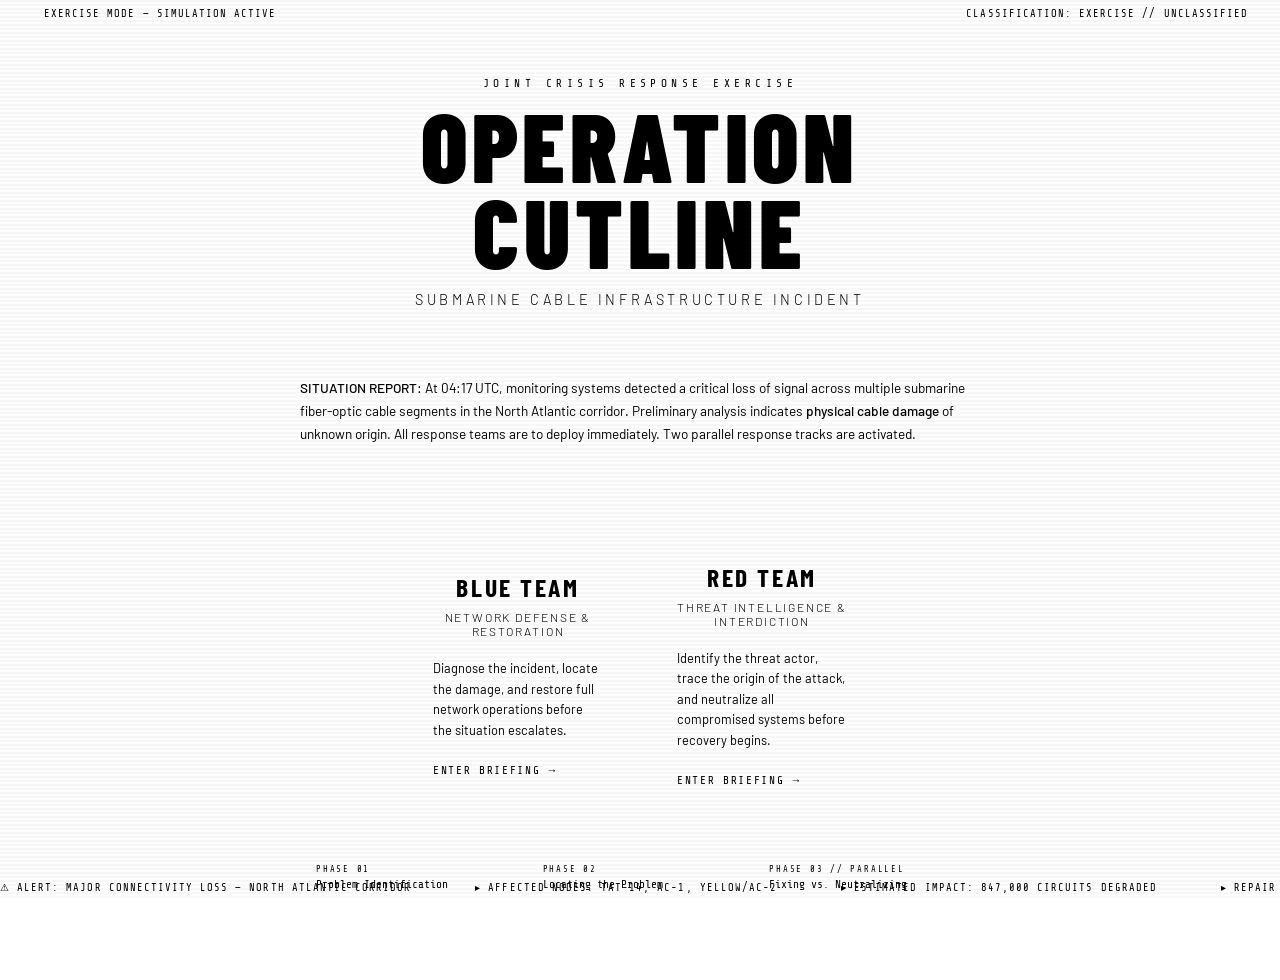
==== index.html @ ca0c412f "first try" ====
<!DOCTYPE html>
<html lang="en">
<head>
  <meta charset="UTF-8">
  <meta name="viewport" content="width=device-width, initial-scale=1.0">
  <title>OPERATION CUTLINE — Crisis Response Exercise</title>
  <link rel="preconnect" href="https://fonts.googleapis.com">
  <link href="https://fonts.googleapis.com/css2?family=Share+Tech+Mono&family=Barlow+Condensed:wght@300;400;600;700;900&family=Barlow:wght@300;400;500&display=swap" rel="stylesheet">
  <link rel="stylesheet" href="css/global.css">
  <style>
    body { background: var(--bg); overflow: hidden; }

    .scanline-overlay {
      position: fixed; inset: 0; pointer-events: none; z-index: 9999;
      background: repeating-linear-gradient(0deg, transparent, transparent 2px, rgba(0,0,0,0.03) 2px, rgba(0,0,0,0.03) 4px);
    }

    .main-container {
      display: flex; flex-direction: column; align-items: center; justify-content: center;
      min-height: 100vh; padding: 2rem; position: relative;
    }

    .grid-bg {
      position: fixed; inset: 0; pointer-events: none;
      background-image:
        linear-gradient(rgba(var(--accent-rgb), 0.04) 1px, transparent 1px),
        linear-gradient(90deg, rgba(var(--accent-rgb), 0.04) 1px, transparent 1px);
      background-size: 60px 60px;
      animation: gridShift 20s linear infinite;
    }
    @keyframes gridShift { from { background-position: 0 0; } to { background-position: 60px 60px; } }

    .corner { position: fixed; width: 60px; height: 60px; }
    .corner::before, .corner::after { content: ''; position: absolute; background: var(--accent); }
    .corner::before { width: 2px; height: 100%; }
    .corner::after { width: 100%; height: 2px; }
    .corner.tl { top: 20px; left: 20px; }
    .corner.tr { top: 20px; right: 20px; transform: scaleX(-1); }
    .corner.bl { bottom: 20px; left: 20px; transform: scaleY(-1); }
    .corner.br { bottom: 20px; right: 20px; transform: scale(-1); }

    .status-bar {
      position: fixed; top: 0; left: 0; right: 0;
      display: flex; justify-content: space-between; align-items: center;
      padding: 0.5rem 2rem; background: rgba(var(--bg-rgb), 0.9);
      border-bottom: 1px solid rgba(var(--accent-rgb), 0.2);
      font-family: 'Share Tech Mono', monospace; font-size: 0.65rem;
      color: var(--muted); letter-spacing: 0.1em; z-index: 100;
    }
    .status-dot { display: inline-block; width: 6px; height: 6px; border-radius: 50%; background: var(--green); margin-right: 6px; animation: blink 1.5s infinite; }
    @keyframes blink { 0%,100%{opacity:1} 50%{opacity:0.2} }

    .logo-block { text-align: center; margin-bottom: 3rem; }
    .op-label {
      font-family: 'Share Tech Mono', monospace; font-size: 0.7rem;
      letter-spacing: 0.4em; color: var(--accent); text-transform: uppercase;
      margin-bottom: 0.75rem; opacity: 0;
      animation: fadeUp 0.6s 0.2s forwards;
    }
    .main-title {
      font-family: 'Barlow Condensed', sans-serif; font-weight: 900;
      font-size: clamp(3rem, 8vw, 6rem); letter-spacing: 0.05em;
      color: var(--text); line-height: 0.9;
      text-transform: uppercase;
      opacity: 0; animation: fadeUp 0.6s 0.4s forwards;
    }
    .main-title span { color: var(--accent); }
    .subtitle {
      font-family: 'Barlow', sans-serif; font-weight: 300;
      font-size: 0.9rem; letter-spacing: 0.25em; color: var(--muted);
      margin-top: 1rem; text-transform: uppercase;
      opacity: 0; animation: fadeUp 0.6s 0.6s forwards;
    }

    @keyframes fadeUp { from { opacity:0; transform: translateY(20px); } to { opacity:1; transform: translateY(0); } }

    .brief-panel {
      background: rgba(var(--accent-rgb), 0.04);
      border: 1px solid rgba(var(--accent-rgb), 0.15);
      border-left: 3px solid var(--accent);
      padding: 1.25rem 1.75rem; max-width: 680px; width: 100%;
      margin-bottom: 2.5rem; font-family: 'Barlow', sans-serif;
      font-size: 0.85rem; line-height: 1.7; color: var(--muted);
      opacity: 0; animation: fadeUp 0.6s 0.8s forwards;
    }
    .brief-panel strong { color: var(--text); font-weight: 500; }

    .team-selection {
      display: flex; gap: 1.5rem; margin-bottom: 2rem;
      opacity: 0; animation: fadeUp 0.6s 1s forwards;
    }

    .team-btn {
      position: relative; padding: 0; border: none; background: none;
      cursor: pointer; width: 220px; overflow: hidden;
      transition: transform 0.2s;
    }
    .team-btn:hover { transform: translateY(-3px); }
    .team-btn:hover .team-card { border-color: var(--team-color); }
    .team-btn:hover .team-card::before { opacity: 1; }
    .team-btn:active { transform: translateY(0); }

    .team-card {
      border: 1px solid rgba(255,255,255,0.1);
      padding: 2rem 1.5rem;
      transition: border-color 0.3s;
      position: relative; overflow: hidden;
      background: var(--bg-card);
    }
    .team-card::before {
      content: '';
      position: absolute; inset: 0;
      background: linear-gradient(135deg, rgba(var(--team-rgb), 0.08), transparent);
      opacity: 0; transition: opacity 0.3s;
    }

    .team-card.blue { --team-color: var(--blue); --team-rgb: var(--blue-rgb); }
    .team-card.red  { --team-color: var(--red);  --team-rgb: var(--red-rgb); }

    .team-indicator {
      width: 40px; height: 3px;
      background: var(--team-color); margin-bottom: 1.25rem;
    }
    .team-name {
      font-family: 'Barlow Condensed', sans-serif; font-weight: 700;
      font-size: 1.6rem; letter-spacing: 0.1em; text-transform: uppercase;
      color: var(--text); margin-bottom: 0.5rem;
    }
    .team-name span { color: var(--team-color); }
    .team-role {
      font-family: 'Barlow', sans-serif; font-weight: 300;
      font-size: 0.75rem; letter-spacing: 0.15em; text-transform: uppercase;
      color: var(--muted); margin-bottom: 1.25rem;
    }
    .team-desc {
      font-family: 'Barlow', sans-serif; font-size: 0.8rem;
      line-height: 1.6; color: var(--muted); text-align: left;
    }
    .team-enter {
      display: flex; align-items: center; gap: 0.5rem;
      margin-top: 1.5rem; font-family: 'Share Tech Mono', monospace;
      font-size: 0.7rem; letter-spacing: 0.15em; color: var(--team-color);
      text-transform: uppercase;
    }
    .team-enter::after { content: '→'; transition: transform 0.2s; }
    .team-btn:hover .team-enter::after { transform: translateX(4px); }

    .mission-phases {
      display: flex; gap: 0; max-width: 680px; width: 100%;
      opacity: 0; animation: fadeUp 0.6s 1.2s forwards;
      border: 1px solid rgba(var(--accent-rgb), 0.1);
    }
    .phase {
      flex: 1; padding: 0.75rem 1rem;
      border-right: 1px solid rgba(var(--accent-rgb), 0.1);
      font-family: 'Share Tech Mono', monospace;
    }
    .phase:last-child { border-right: none; }
    .phase-num { font-size: 0.55rem; color: var(--accent); letter-spacing: 0.2em; margin-bottom: 0.25rem; }
    .phase-name { font-size: 0.7rem; color: var(--muted); }

    .alert-ticker {
      position: fixed; bottom: 0; left: 0; right: 0;
      background: rgba(var(--red-rgb), 0.1);
      border-top: 1px solid rgba(var(--red-rgb), 0.3);
      padding: 0.4rem 0; overflow: hidden;
    }
    .ticker-inner {
      display: flex; gap: 4rem;
      animation: ticker 25s linear infinite;
      white-space: nowrap;
      font-family: 'Share Tech Mono', monospace; font-size: 0.65rem;
      color: var(--red); letter-spacing: 0.1em;
    }
    @keyframes ticker { from { transform: translateX(0); } to { transform: translateX(-50%); } }
  </style>
</head>
<body>
  <div class="scanline-overlay"></div>
  <div class="grid-bg"></div>
  <div class="corner tl"></div>
  <div class="corner tr"></div>
  <div class="corner bl"></div>
  <div class="corner br"></div>

  <div class="status-bar">
    <span><span class="status-dot"></span>EXERCISE MODE — SIMULATION ACTIVE</span>
    <span id="clock"></span>
    <span>CLASSIFICATION: EXERCISE // UNCLASSIFIED</span>
  </div>

  <div class="main-container">
    <div class="logo-block">
      <div class="op-label">Joint Crisis Response Exercise</div>
      <div class="main-title">OPERATION<br><span>CUTLINE</span></div>
      <div class="subtitle">Submarine Cable Infrastructure Incident</div>
    </div>

    <div class="brief-panel">
      <strong>SITUATION REPORT:</strong> At 04:17 UTC, monitoring systems detected a critical loss of signal across multiple submarine fiber-optic cable segments in the North Atlantic corridor. Preliminary analysis indicates <strong>physical cable damage</strong> of unknown origin. All response teams are to deploy immediately. Two parallel response tracks are activated.
    </div>

    <div class="team-selection">
      <button class="team-btn" onclick="selectTeam('blue')">
        <div class="team-card blue">
          <div class="team-indicator"></div>
          <div class="team-name"><span>Blue</span> Team</div>
          <div class="team-role">Network Defense & Restoration</div>
          <div class="team-desc">Diagnose the incident, locate the damage, and restore full network operations before the situation escalates.</div>
          <div class="team-enter">Enter briefing</div>
        </div>
      </button>

      <button class="team-btn" onclick="selectTeam('red')">
        <div class="team-card red">
          <div class="team-indicator"></div>
          <div class="team-name"><span>Red</span> Team</div>
          <div class="team-role">Threat Intelligence & Interdiction</div>
          <div class="team-desc">Identify the threat actor, trace the origin of the attack, and neutralize all compromised systems before recovery begins.</div>
          <div class="team-enter">Enter briefing</div>
        </div>
      </button>
    </div>

    <div class="mission-phases">
      <div class="phase">
        <div class="phase-num">PHASE 01</div>
        <div class="phase-name">Problem Identification</div>
      </div>
      <div class="phase">
        <div class="phase-num">PHASE 02</div>
        <div class="phase-name">Locating the Problem</div>
      </div>
      <div class="phase">
        <div class="phase-num">PHASE 03 // PARALLEL</div>
        <div class="phase-name">Fixing vs. Neutralizing</div>
      </div>
    </div>
  </div>

  <div class="alert-ticker">
    <div class="ticker-inner">
      <span>⚠ ALERT: MAJOR CONNECTIVITY LOSS — NORTH ATLANTIC CORRIDOR</span>
      <span>▸ AFFECTED NODES: TAT-14, AC-1, YELLOW/AC-2</span>
      <span>▸ ESTIMATED IMPACT: 847,000 CIRCUITS DEGRADED</span>
      <span>▸ REPAIR VESSEL STANBY — AWAITING DAMAGE COORDINATES</span>
      <span>⚠ ALERT: MAJOR CONNECTIVITY LOSS — NORTH ATLANTIC CORRIDOR</span>
      <span>▸ AFFECTED NODES: TAT-14, AC-1, YELLOW/AC-2</span>
      <span>▸ ESTIMATED IMPACT: 847,000 CIRCUITS DEGRADED</span>
      <span>▸ REPAIR VESSEL STANBY — AWAITING DAMAGE COORDINATES</span>
    </div>
  </div>

  <script src="js/global.js"></script>
  <script>
    function selectTeam(team) {
      localStorage.setItem('crisisTeam', team);
      localStorage.setItem('crisisPhase', '1');
      localStorage.setItem('crisisStep', '1');
      window.location.href = `pages/phase1.html`;
    }
  </script>
</body>
</html>
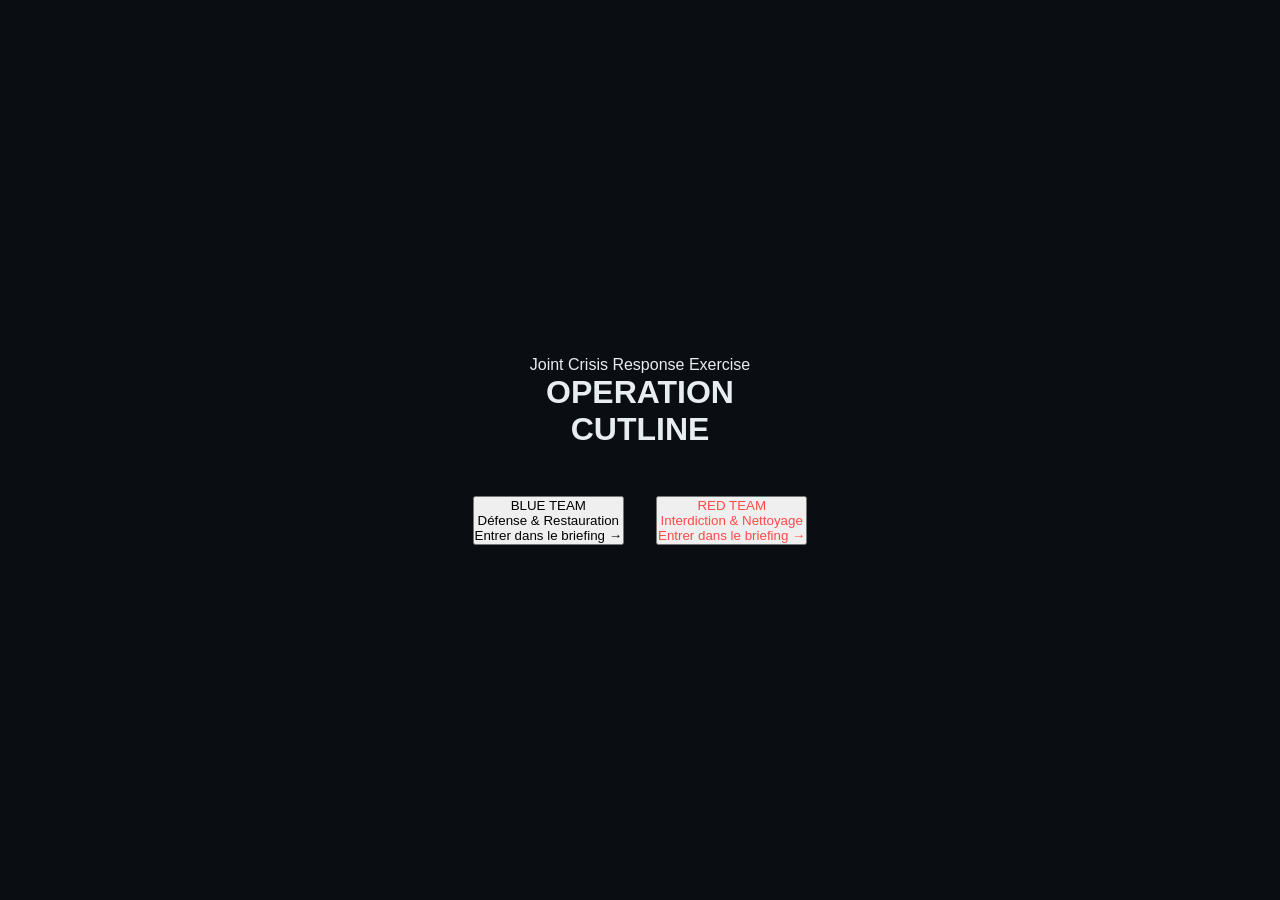
==== commit ee84a390: "first change" ====
--- a/index.html
+++ b/index.html
@@ -1,263 +1,46 @@
 <!DOCTYPE html>
-<html lang="en">
+<html lang="fr">
 <head>
   <meta charset="UTF-8">
-  <meta name="viewport" content="width=device-width, initial-scale=1.0">
-  <title>OPERATION CUTLINE — Crisis Response Exercise</title>
-  <link rel="preconnect" href="https://fonts.googleapis.com">
-  <link href="https://fonts.googleapis.com/css2?family=Share+Tech+Mono&family=Barlow+Condensed:wght@300;400;600;700;900&family=Barlow:wght@300;400;500&display=swap" rel="stylesheet">
+  <title>OPERATION CUTLINE — Accueil</title>
   <link rel="stylesheet" href="css/global.css">
   <style>
-    body { background: var(--bg); overflow: hidden; }
-
-    .scanline-overlay {
-      position: fixed; inset: 0; pointer-events: none; z-index: 9999;
-      background: repeating-linear-gradient(0deg, transparent, transparent 2px, rgba(0,0,0,0.03) 2px, rgba(0,0,0,0.03) 4px);
-    }
-
-    .main-container {
-      display: flex; flex-direction: column; align-items: center; justify-content: center;
-      min-height: 100vh; padding: 2rem; position: relative;
-    }
-
-    .grid-bg {
-      position: fixed; inset: 0; pointer-events: none;
-      background-image:
-        linear-gradient(rgba(var(--accent-rgb), 0.04) 1px, transparent 1px),
-        linear-gradient(90deg, rgba(var(--accent-rgb), 0.04) 1px, transparent 1px);
-      background-size: 60px 60px;
-      animation: gridShift 20s linear infinite;
-    }
-    @keyframes gridShift { from { background-position: 0 0; } to { background-position: 60px 60px; } }
-
-    .corner { position: fixed; width: 60px; height: 60px; }
-    .corner::before, .corner::after { content: ''; position: absolute; background: var(--accent); }
-    .corner::before { width: 2px; height: 100%; }
-    .corner::after { width: 100%; height: 2px; }
-    .corner.tl { top: 20px; left: 20px; }
-    .corner.tr { top: 20px; right: 20px; transform: scaleX(-1); }
-    .corner.bl { bottom: 20px; left: 20px; transform: scaleY(-1); }
-    .corner.br { bottom: 20px; right: 20px; transform: scale(-1); }
-
-    .status-bar {
-      position: fixed; top: 0; left: 0; right: 0;
-      display: flex; justify-content: space-between; align-items: center;
-      padding: 0.5rem 2rem; background: rgba(var(--bg-rgb), 0.9);
-      border-bottom: 1px solid rgba(var(--accent-rgb), 0.2);
-      font-family: 'Share Tech Mono', monospace; font-size: 0.65rem;
-      color: var(--muted); letter-spacing: 0.1em; z-index: 100;
-    }
-    .status-dot { display: inline-block; width: 6px; height: 6px; border-radius: 50%; background: var(--green); margin-right: 6px; animation: blink 1.5s infinite; }
-    @keyframes blink { 0%,100%{opacity:1} 50%{opacity:0.2} }
-
-    .logo-block { text-align: center; margin-bottom: 3rem; }
-    .op-label {
-      font-family: 'Share Tech Mono', monospace; font-size: 0.7rem;
-      letter-spacing: 0.4em; color: var(--accent); text-transform: uppercase;
-      margin-bottom: 0.75rem; opacity: 0;
-      animation: fadeUp 0.6s 0.2s forwards;
-    }
-    .main-title {
-      font-family: 'Barlow Condensed', sans-serif; font-weight: 900;
-      font-size: clamp(3rem, 8vw, 6rem); letter-spacing: 0.05em;
-      color: var(--text); line-height: 0.9;
-      text-transform: uppercase;
-      opacity: 0; animation: fadeUp 0.6s 0.4s forwards;
-    }
-    .main-title span { color: var(--accent); }
-    .subtitle {
-      font-family: 'Barlow', sans-serif; font-weight: 300;
-      font-size: 0.9rem; letter-spacing: 0.25em; color: var(--muted);
-      margin-top: 1rem; text-transform: uppercase;
-      opacity: 0; animation: fadeUp 0.6s 0.6s forwards;
-    }
-
-    @keyframes fadeUp { from { opacity:0; transform: translateY(20px); } to { opacity:1; transform: translateY(0); } }
-
-    .brief-panel {
-      background: rgba(var(--accent-rgb), 0.04);
-      border: 1px solid rgba(var(--accent-rgb), 0.15);
-      border-left: 3px solid var(--accent);
-      padding: 1.25rem 1.75rem; max-width: 680px; width: 100%;
-      margin-bottom: 2.5rem; font-family: 'Barlow', sans-serif;
-      font-size: 0.85rem; line-height: 1.7; color: var(--muted);
-      opacity: 0; animation: fadeUp 0.6s 0.8s forwards;
-    }
-    .brief-panel strong { color: var(--text); font-weight: 500; }
-
-    .team-selection {
-      display: flex; gap: 1.5rem; margin-bottom: 2rem;
-      opacity: 0; animation: fadeUp 0.6s 1s forwards;
-    }
-
-    .team-btn {
-      position: relative; padding: 0; border: none; background: none;
-      cursor: pointer; width: 220px; overflow: hidden;
-      transition: transform 0.2s;
-    }
-    .team-btn:hover { transform: translateY(-3px); }
-    .team-btn:hover .team-card { border-color: var(--team-color); }
-    .team-btn:hover .team-card::before { opacity: 1; }
-    .team-btn:active { transform: translateY(0); }
-
-    .team-card {
-      border: 1px solid rgba(255,255,255,0.1);
-      padding: 2rem 1.5rem;
-      transition: border-color 0.3s;
-      position: relative; overflow: hidden;
-      background: var(--bg-card);
-    }
-    .team-card::before {
-      content: '';
-      position: absolute; inset: 0;
-      background: linear-gradient(135deg, rgba(var(--team-rgb), 0.08), transparent);
-      opacity: 0; transition: opacity 0.3s;
-    }
-
-    .team-card.blue { --team-color: var(--blue); --team-rgb: var(--blue-rgb); }
-    .team-card.red  { --team-color: var(--red);  --team-rgb: var(--red-rgb); }
-
-    .team-indicator {
-      width: 40px; height: 3px;
-      background: var(--team-color); margin-bottom: 1.25rem;
-    }
-    .team-name {
-      font-family: 'Barlow Condensed', sans-serif; font-weight: 700;
-      font-size: 1.6rem; letter-spacing: 0.1em; text-transform: uppercase;
-      color: var(--text); margin-bottom: 0.5rem;
-    }
-    .team-name span { color: var(--team-color); }
-    .team-role {
-      font-family: 'Barlow', sans-serif; font-weight: 300;
-      font-size: 0.75rem; letter-spacing: 0.15em; text-transform: uppercase;
-      color: var(--muted); margin-bottom: 1.25rem;
-    }
-    .team-desc {
-      font-family: 'Barlow', sans-serif; font-size: 0.8rem;
-      line-height: 1.6; color: var(--muted); text-align: left;
-    }
-    .team-enter {
-      display: flex; align-items: center; gap: 0.5rem;
-      margin-top: 1.5rem; font-family: 'Share Tech Mono', monospace;
-      font-size: 0.7rem; letter-spacing: 0.15em; color: var(--team-color);
-      text-transform: uppercase;
-    }
-    .team-enter::after { content: '→'; transition: transform 0.2s; }
-    .team-btn:hover .team-enter::after { transform: translateX(4px); }
-
-    .mission-phases {
-      display: flex; gap: 0; max-width: 680px; width: 100%;
-      opacity: 0; animation: fadeUp 0.6s 1.2s forwards;
-      border: 1px solid rgba(var(--accent-rgb), 0.1);
-    }
-    .phase {
-      flex: 1; padding: 0.75rem 1rem;
-      border-right: 1px solid rgba(var(--accent-rgb), 0.1);
-      font-family: 'Share Tech Mono', monospace;
-    }
-    .phase:last-child { border-right: none; }
-    .phase-num { font-size: 0.55rem; color: var(--accent); letter-spacing: 0.2em; margin-bottom: 0.25rem; }
-    .phase-name { font-size: 0.7rem; color: var(--muted); }
-
-    .alert-ticker {
-      position: fixed; bottom: 0; left: 0; right: 0;
-      background: rgba(var(--red-rgb), 0.1);
-      border-top: 1px solid rgba(var(--red-rgb), 0.3);
-      padding: 0.4rem 0; overflow: hidden;
-    }
-    .ticker-inner {
-      display: flex; gap: 4rem;
-      animation: ticker 25s linear infinite;
-      white-space: nowrap;
-      font-family: 'Share Tech Mono', monospace; font-size: 0.65rem;
-      color: var(--red); letter-spacing: 0.1em;
-    }
-    @keyframes ticker { from { transform: translateX(0); } to { transform: translateX(-50%); } }
+    body { background: var(--bg); overflow: hidden; display: flex; align-items: center; justify-content: center; min-height: 100vh; }
+    .main-container { text-align: center; z-index: 10; padding: 2rem; }
+    .team-selection { display: flex; gap: 2rem; margin-top: 3rem; justify-content: center; }
   </style>
 </head>
 <body>
   <div class="scanline-overlay"></div>
   <div class="grid-bg"></div>
-  <div class="corner tl"></div>
-  <div class="corner tr"></div>
-  <div class="corner bl"></div>
-  <div class="corner br"></div>
-
-  <div class="status-bar">
-    <span><span class="status-dot"></span>EXERCISE MODE — SIMULATION ACTIVE</span>
-    <span id="clock"></span>
-    <span>CLASSIFICATION: EXERCISE // UNCLASSIFIED</span>
-  </div>
-
+  
   <div class="main-container">
-    <div class="logo-block">
-      <div class="op-label">Joint Crisis Response Exercise</div>
-      <div class="main-title">OPERATION<br><span>CUTLINE</span></div>
-      <div class="subtitle">Submarine Cable Infrastructure Incident</div>
-    </div>
-
-    <div class="brief-panel">
-      <strong>SITUATION REPORT:</strong> At 04:17 UTC, monitoring systems detected a critical loss of signal across multiple submarine fiber-optic cable segments in the North Atlantic corridor. Preliminary analysis indicates <strong>physical cable damage</strong> of unknown origin. All response teams are to deploy immediately. Two parallel response tracks are activated.
-    </div>
-
+    <div class="op-label">Joint Crisis Response Exercise</div>
+    <h1 class="main-title">OPERATION<br><span>CUTLINE</span></h1>
+    
     <div class="team-selection">
       <button class="team-btn" onclick="selectTeam('blue')">
         <div class="team-card blue">
-          <div class="team-indicator"></div>
-          <div class="team-name"><span>Blue</span> Team</div>
-          <div class="team-role">Network Defense & Restoration</div>
-          <div class="team-desc">Diagnose the incident, locate the damage, and restore full network operations before the situation escalates.</div>
-          <div class="team-enter">Enter briefing</div>
+          <div class="team-name">BLUE TEAM</div>
+          <div class="team-role">Défense & Restauration</div>
+          <div class="team-enter">Entrer dans le briefing →</div>
         </div>
       </button>
-
       <button class="team-btn" onclick="selectTeam('red')">
         <div class="team-card red">
-          <div class="team-indicator"></div>
-          <div class="team-name"><span>Red</span> Team</div>
-          <div class="team-role">Threat Intelligence & Interdiction</div>
-          <div class="team-desc">Identify the threat actor, trace the origin of the attack, and neutralize all compromised systems before recovery begins.</div>
-          <div class="team-enter">Enter briefing</div>
+          <div class="team-name">RED TEAM</div>
+          <div class="team-role">Interdiction & Nettoyage</div>
+          <div class="team-enter">Entrer dans le briefing →</div>
         </div>
       </button>
     </div>
-
-    <div class="mission-phases">
-      <div class="phase">
-        <div class="phase-num">PHASE 01</div>
-        <div class="phase-name">Problem Identification</div>
-      </div>
-      <div class="phase">
-        <div class="phase-num">PHASE 02</div>
-        <div class="phase-name">Locating the Problem</div>
-      </div>
-      <div class="phase">
-        <div class="phase-num">PHASE 03 // PARALLEL</div>
-        <div class="phase-name">Fixing vs. Neutralizing</div>
-      </div>
-    </div>
   </div>
 
-  <div class="alert-ticker">
-    <div class="ticker-inner">
-      <span>⚠ ALERT: MAJOR CONNECTIVITY LOSS — NORTH ATLANTIC CORRIDOR</span>
-      <span>▸ AFFECTED NODES: TAT-14, AC-1, YELLOW/AC-2</span>
-      <span>▸ ESTIMATED IMPACT: 847,000 CIRCUITS DEGRADED</span>
-      <span>▸ REPAIR VESSEL STANBY — AWAITING DAMAGE COORDINATES</span>
-      <span>⚠ ALERT: MAJOR CONNECTIVITY LOSS — NORTH ATLANTIC CORRIDOR</span>
-      <span>▸ AFFECTED NODES: TAT-14, AC-1, YELLOW/AC-2</span>
-      <span>▸ ESTIMATED IMPACT: 847,000 CIRCUITS DEGRADED</span>
-      <span>▸ REPAIR VESSEL STANBY — AWAITING DAMAGE COORDINATES</span>
-    </div>
-  </div>
-
-  <script src="js/global.js"></script>
   <script>
     function selectTeam(team) {
       localStorage.setItem('crisisTeam', team);
       localStorage.setItem('crisisPhase', '1');
-      localStorage.setItem('crisisStep', '1');
-      window.location.href = `pages/phase1.html`;
+      window.location.href = 'pages/phase1.html';
     }
   </script>
 </body>
--- a/css/global.css
+++ b/css/global.css
@@ -0,0 +1,286 @@
+:root {
+  --bg: #0a0d11;
+  --bg-card: #0e1318;
+  --bg-panel: #111720;
+  --text: #e8edf2;
+  --muted: #6b7a8d;
+  --accent: #4a9eff;
+  --accent-dim: rgba(74,158,255,0.15);
+  --green: #3ddc84;
+  --red: #ff4a4a;
+  --blue: #4a9eff;
+  --yellow: #f5c542;
+  --orange: #ff8c42;
+
+  --bg-rgb: 10,13,17;
+  --accent-rgb: 74,158,255;
+  --green-rgb: 61,220,132;
+  --red-rgb: 255,74,74;
+  --blue-rgb: 74,158,255;
+  --yellow-rgb: 245,197,66;
+}
+
+*, *::before, *::after { box-sizing: border-box; margin: 0; padding: 0; }
+
+body {
+  background: var(--bg);
+  color: var(--text);
+  font-family: 'Barlow', sans-serif;
+  min-height: 100vh;
+}
+
+a { color: var(--accent); text-decoration: none; }
+
+/* ── Shared layout ── */
+.page-layout {
+  display: grid;
+  grid-template-rows: auto 1fr;
+  min-height: 100vh;
+}
+
+.top-bar {
+  display: flex; align-items: center; justify-content: space-between;
+  padding: 0.6rem 2rem;
+  background: rgba(var(--bg-rgb),0.95);
+  border-bottom: 1px solid rgba(var(--accent-rgb),0.12);
+  font-family: 'Share Tech Mono', monospace;
+  font-size: 0.65rem; letter-spacing: 0.12em; color: var(--muted);
+  position: sticky; top: 0; z-index: 50;
+}
+.top-bar .team-badge {
+  padding: 0.2rem 0.75rem;
+  font-size: 0.6rem; font-weight: 700; letter-spacing: 0.2em;
+  text-transform: uppercase;
+}
+.top-bar .team-badge.blue { background: rgba(var(--blue-rgb),0.15); color: var(--blue); border: 1px solid rgba(var(--blue-rgb),0.3); }
+.top-bar .team-badge.red  { background: rgba(var(--red-rgb),0.15);  color: var(--red);  border: 1px solid rgba(var(--red-rgb),0.3); }
+
+.phase-content {
+  padding: 2rem;
+  max-width: 900px;
+  margin: 0 auto;
+  width: 100%;
+}
+
+/* ── Panel / card ── */
+.panel {
+  background: var(--bg-panel);
+  border: 1px solid rgba(var(--accent-rgb),0.12);
+  padding: 1.5rem;
+  margin-bottom: 1.25rem;
+}
+.panel-header {
+  display: flex; align-items: center; gap: 0.75rem;
+  margin-bottom: 1rem; padding-bottom: 0.75rem;
+  border-bottom: 1px solid rgba(var(--accent-rgb),0.08);
+}
+.panel-tag {
+  font-family: 'Share Tech Mono', monospace;
+  font-size: 0.6rem; letter-spacing: 0.2em; color: var(--accent);
+  background: rgba(var(--accent-rgb),0.08);
+  padding: 0.2rem 0.6rem; text-transform: uppercase;
+}
+.panel-title {
+  font-family: 'Barlow Condensed', sans-serif;
+  font-size: 1.1rem; font-weight: 700; letter-spacing: 0.05em;
+  text-transform: uppercase; color: var(--text);
+}
+
+/* ── Phase header ── */
+.phase-header {
+  margin-bottom: 2rem;
+}
+.phase-number {
+  font-family: 'Share Tech Mono', monospace;
+  font-size: 0.65rem; letter-spacing: 0.3em; color: var(--accent);
+  margin-bottom: 0.4rem;
+}
+.phase-title {
+  font-family: 'Barlow Condensed', sans-serif;
+  font-size: clamp(1.8rem, 4vw, 2.8rem);
+  font-weight: 900; text-transform: uppercase; letter-spacing: 0.04em;
+  color: var(--text); line-height: 1;
+}
+.phase-desc {
+  font-size: 0.85rem; color: var(--muted); line-height: 1.7;
+  margin-top: 0.75rem; max-width: 600px;
+}
+
+/* ── Enigma / puzzle inputs ── */
+.enigma-block {
+  background: var(--bg-card);
+  border: 1px solid rgba(var(--accent-rgb),0.1);
+  border-left: 3px solid var(--accent);
+  padding: 1.25rem 1.5rem;
+  margin-bottom: 1rem;
+}
+.enigma-block.success { border-left-color: var(--green); background: rgba(var(--green-rgb),0.04); }
+.enigma-block.error   { border-left-color: var(--red);   background: rgba(var(--red-rgb),0.04); }
+
+.enigma-q {
+  font-family: 'Barlow', sans-serif; font-weight: 500;
+  font-size: 0.9rem; color: var(--text); margin-bottom: 1rem;
+  line-height: 1.6;
+}
+.enigma-hint {
+  font-family: 'Share Tech Mono', monospace; font-size: 0.7rem;
+  color: var(--muted); margin-bottom: 0.75rem; letter-spacing: 0.05em;
+}
+
+/* ── Inputs ── */
+.mono-input {
+  font-family: 'Share Tech Mono', monospace;
+  background: rgba(var(--bg-rgb),0.8);
+  border: 1px solid rgba(var(--accent-rgb),0.2);
+  color: var(--text); padding: 0.6rem 1rem;
+  font-size: 0.85rem; letter-spacing: 0.1em;
+  width: 100%; outline: none;
+  transition: border-color 0.2s;
+}
+.mono-input:focus { border-color: var(--accent); }
+
+.btn {
+  font-family: 'Barlow Condensed', sans-serif;
+  font-weight: 700; letter-spacing: 0.15em; text-transform: uppercase;
+  padding: 0.6rem 1.5rem; font-size: 0.85rem;
+  border: 1px solid; cursor: pointer; transition: all 0.2s;
+  background: transparent;
+}
+.btn-primary {
+  border-color: var(--accent); color: var(--accent);
+}
+.btn-primary:hover { background: var(--accent); color: var(--bg); }
+.btn-success {
+  border-color: var(--green); color: var(--green);
+}
+.btn-success:hover { background: var(--green); color: var(--bg); }
+.btn-danger {
+  border-color: var(--red); color: var(--red);
+}
+.btn-danger:hover { background: var(--red); color: var(--bg); }
+
+/* ── Progress steps ── */
+.step-progress {
+  display: flex; gap: 0; margin-bottom: 2rem;
+  border: 1px solid rgba(var(--accent-rgb),0.12);
+  overflow: hidden;
+}
+.step-item {
+  flex: 1; padding: 0.6rem 0.5rem; text-align: center;
+  font-family: 'Share Tech Mono', monospace; font-size: 0.6rem;
+  letter-spacing: 0.1em; color: var(--muted);
+  border-right: 1px solid rgba(var(--accent-rgb),0.12);
+  transition: all 0.3s;
+}
+.step-item:last-child { border-right: none; }
+.step-item.active { background: rgba(var(--accent-rgb),0.1); color: var(--accent); }
+.step-item.done { background: rgba(var(--green-rgb),0.08); color: var(--green); }
+
+/* ── Feedback messages ── */
+.feedback {
+  font-family: 'Share Tech Mono', monospace; font-size: 0.75rem;
+  padding: 0.5rem 0.75rem; margin-top: 0.5rem; letter-spacing: 0.05em;
+  display: none;
+}
+.feedback.show { display: block; }
+.feedback.ok  { color: var(--green); background: rgba(var(--green-rgb),0.08); border-left: 2px solid var(--green); }
+.feedback.err { color: var(--red);   background: rgba(var(--red-rgb),0.08);   border-left: 2px solid var(--red); }
+
+/* ── Data tables ── */
+.data-table { width: 100%; border-collapse: collapse; font-size: 0.8rem; }
+.data-table th {
+  font-family: 'Share Tech Mono', monospace; font-size: 0.6rem;
+  letter-spacing: 0.15em; text-transform: uppercase; color: var(--muted);
+  border-bottom: 1px solid rgba(var(--accent-rgb),0.15);
+  padding: 0.5rem 0.75rem; text-align: left;
+}
+.data-table td {
+  padding: 0.5rem 0.75rem; font-family: 'Share Tech Mono', monospace;
+  color: var(--text); border-bottom: 1px solid rgba(var(--accent-rgb),0.06);
+  font-size: 0.75rem;
+}
+.data-table tr:hover td { background: rgba(var(--accent-rgb),0.04); }
+.data-table .highlight td { color: var(--yellow); }
+.data-table .anomaly td { color: var(--red); }
+
+/* ── Network diagram SVG container ── */
+.diagram-container {
+  background: var(--bg-card);
+  border: 1px solid rgba(var(--accent-rgb),0.1);
+  padding: 1rem; overflow-x: auto;
+}
+
+/* ── Terminal block ── */
+.terminal {
+  background: #060810; border: 1px solid rgba(var(--accent-rgb),0.15);
+  padding: 1rem; font-family: 'Share Tech Mono', monospace;
+  font-size: 0.75rem; line-height: 1.8; color: var(--green);
+  min-height: 120px; overflow-y: auto; max-height: 300px;
+}
+.terminal .t-prompt { color: var(--accent); }
+.terminal .t-output { color: var(--muted); }
+.terminal .t-warn   { color: var(--yellow); }
+.terminal .t-error  { color: var(--red); }
+
+/* ── Choices / MCQ ── */
+.choice-grid {
+  display: grid; grid-template-columns: 1fr 1fr; gap: 0.75rem;
+  margin-top: 0.75rem;
+}
+.choice-btn {
+  background: var(--bg-card);
+  border: 1px solid rgba(var(--accent-rgb),0.15);
+  padding: 0.75rem 1rem; cursor: pointer;
+  font-family: 'Barlow', sans-serif; font-size: 0.82rem;
+  color: var(--muted); text-align: left;
+  transition: all 0.2s; letter-spacing: 0.02em;
+  display: flex; align-items: flex-start; gap: 0.6rem;
+}
+.choice-btn:hover { border-color: var(--accent); color: var(--text); background: rgba(var(--accent-rgb),0.05); }
+.choice-btn.correct { border-color: var(--green); color: var(--green); background: rgba(var(--green-rgb),0.08); }
+.choice-btn.wrong   { border-color: var(--red);   color: var(--red);   background: rgba(var(--red-rgb),0.08); }
+.choice-btn.disabled { pointer-events: none; opacity: 0.5; }
+.choice-letter {
+  font-family: 'Share Tech Mono', monospace; font-size: 0.65rem;
+  color: var(--accent); min-width: 1.2rem;
+}
+
+/* ── Continue button ── */
+.continue-btn {
+  display: none; width: 100%; margin-top: 1.5rem;
+  padding: 1rem; font-family: 'Barlow Condensed', sans-serif;
+  font-weight: 700; font-size: 1rem; letter-spacing: 0.2em;
+  text-transform: uppercase; cursor: pointer;
+  background: rgba(var(--green-rgb),0.1);
+  border: 1px solid var(--green); color: var(--green);
+  transition: all 0.2s;
+}
+.continue-btn:hover { background: var(--green); color: var(--bg); }
+.continue-btn.show { display: block; }
+
+/* Utility */
+.mt1 { margin-top: 0.5rem; }
+.mt2 { margin-top: 1rem; }
+.mt3 { margin-top: 1.5rem; }
+.flex { display: flex; }
+.gap1 { gap: 0.5rem; }
+.gap2 { gap: 1rem; }
+.items-center { align-items: center; }
+.mono { font-family: 'Share Tech Mono', monospace; }
+.accent { color: var(--accent); }
+.green { color: var(--green); }
+.red { color: var(--red); }
+.yellow { color: var(--yellow); }
+.muted { color: var(--muted); }
+.small { font-size: 0.75rem; }
+.label {
+  font-family: 'Share Tech Mono', monospace; font-size: 0.6rem;
+  letter-spacing: 0.2em; text-transform: uppercase; color: var(--muted);
+  margin-bottom: 0.4rem;
+}
+
+/* Animations */
+@keyframes fadeIn  { from { opacity:0 } to { opacity:1 } }
+@keyframes slideIn { from { opacity:0; transform:translateY(12px) } to { opacity:1; transform:translateY(0) } }
+.fade-in  { animation: fadeIn  0.4s ease forwards; }
+.slide-in { animation: slideIn 0.4s ease forwards; }
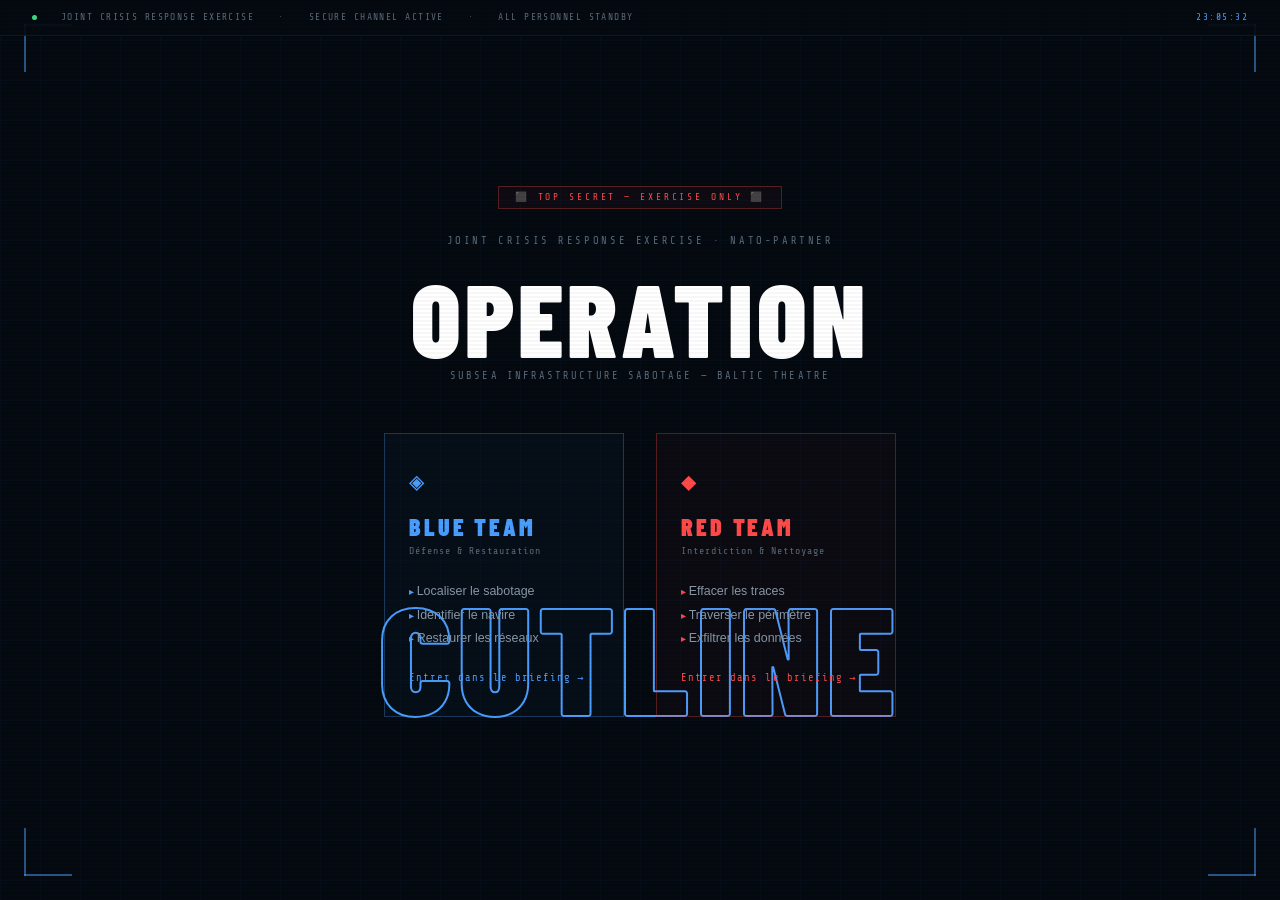
==== commit 118f2368: "Did modifications" ====
--- a/index.html
+++ b/index.html
@@ -2,41 +2,240 @@
 <html lang="fr">
 <head>
   <meta charset="UTF-8">
-  <title>OPERATION CUTLINE — Accueil</title>
+  <meta name="viewport" content="width=device-width, initial-scale=1.0">
+  <title>OPERATION CUTLINE</title>
   <link rel="stylesheet" href="css/global.css">
   <style>
-    body { background: var(--bg); overflow: hidden; display: flex; align-items: center; justify-content: center; min-height: 100vh; }
-    .main-container { text-align: center; z-index: 10; padding: 2rem; }
-    .team-selection { display: flex; gap: 2rem; margin-top: 3rem; justify-content: center; }
+    body {
+      background: var(--bg);
+      overflow: hidden;
+      display: flex; align-items: center; justify-content: center;
+      min-height: 100vh;
+    }
+
+    /* ── Animated corner brackets ── */
+    .corner {
+      position: fixed; width: 48px; height: 48px;
+      pointer-events: none; z-index: 20;
+    }
+    .corner::before, .corner::after {
+      content: ''; position: absolute; background: rgba(74,158,255,0.5);
+    }
+    .corner::before { width: 2px; height: 100%; }
+    .corner::after  { height: 2px; width: 100%; }
+    .corner.tl { top: 1.5rem; left: 1.5rem; }
+    .corner.tr { top: 1.5rem; right: 1.5rem; transform: scaleX(-1); }
+    .corner.bl { bottom: 1.5rem; left: 1.5rem; transform: scaleY(-1); }
+    .corner.br { bottom: 1.5rem; right: 1.5rem; transform: scale(-1); }
+
+    /* ── Status bar ── */
+    .status-bar {
+      position: fixed; top: 0; left: 0; right: 0; z-index: 30;
+      display: flex; align-items: center; gap: 1.5rem;
+      padding: 0.6rem 2rem;
+      border-bottom: 1px solid rgba(74,158,255,0.1);
+      background: rgba(5,10,16,0.9);
+      font-family: 'Share Tech Mono', monospace; font-size: 0.6rem;
+      letter-spacing: 0.15em; color: var(--muted);
+    }
+    .status-dot {
+      width: 5px; height: 5px; border-radius: 50%;
+      background: var(--green);
+      animation: blink 2s infinite;
+    }
+    .status-clock { margin-left: auto; color: var(--accent); }
+
+    /* ── Main container ── */
+    .main-container {
+      text-align: center; z-index: 10;
+      padding: 2rem; position: relative;
+    }
+
+    /* ── Classification banner ── */
+    .classif {
+      font-family: 'Share Tech Mono', monospace; font-size: 0.6rem;
+      letter-spacing: 0.3em; color: var(--red);
+      border: 1px solid rgba(255,74,74,0.3);
+      display: inline-block; padding: 0.2rem 1rem;
+      margin-bottom: 1.5rem;
+      background: rgba(255,74,74,0.04);
+    }
+
+    /* ── Glitch effect on title ── */
+    .main-title {
+      position: relative;
+      animation: appear 0.8s ease forwards;
+    }
+    @keyframes appear {
+      from { opacity: 0; transform: translateY(-16px); }
+      to   { opacity: 1; transform: translateY(0); }
+    }
+    .main-title::after {
+      content: 'CUTLINE';
+      position: absolute;
+      left: 50%; top: 50%;
+      transform: translate(-50%, calc(-50% + 2.2em));
+      font-family: 'Barlow Condensed', sans-serif; font-weight: 900;
+      font-size: clamp(4rem, 12vw, 10rem);
+      -webkit-text-stroke: 2px var(--accent);
+      color: transparent; letter-spacing: 0.04em;
+      animation: glitch 4s infinite;
+      pointer-events: none;
+    }
+    @keyframes glitch {
+      0%,90%,100%  { clip-path: none; transform: translate(-50%, calc(-50% + 2.2em)); }
+      91%           { clip-path: inset(30% 0 40% 0); transform: translate(calc(-50% - 4px), calc(-50% + 2.2em)); }
+      92%           { clip-path: inset(55% 0 10% 0); transform: translate(calc(-50% + 4px), calc(-50% + 2.2em)); }
+      93%           { clip-path: none; transform: translate(-50%, calc(-50% + 2.2em)); }
+    }
+
+    /* ── Subtitle line ── */
+    .subtitle-line {
+      font-family: 'Share Tech Mono', monospace; font-size: 0.65rem;
+      letter-spacing: 0.2em; color: var(--muted); margin-bottom: 3rem;
+      animation: appear 0.8s 0.3s ease both;
+    }
+
+    /* ── Team selection ── */
+    .team-selection {
+      display: flex; gap: 2rem;
+      justify-content: center;
+      animation: appear 0.8s 0.5s ease both;
+    }
+
+    .team-btn {
+      background: none; border: none; cursor: pointer; padding: 0;
+    }
+    .team-card {
+      width: 240px; padding: 2rem 1.5rem;
+      border: 1px solid; transition: all 0.25s;
+      position: relative; overflow: hidden; text-align: left;
+    }
+    .team-card::after {
+      content: ''; position: absolute;
+      bottom: 0; left: 0; right: 0; height: 2px;
+      transform: scaleX(0); transform-origin: left;
+      transition: transform 0.25s;
+    }
+    .team-card.blue { border-color: rgba(74,158,255,0.3); background: rgba(74,158,255,0.03); }
+    .team-card.blue::after { background: var(--blue); }
+    .team-card.red  { border-color: rgba(255,74,74,0.3);  background: rgba(255,74,74,0.03);  }
+    .team-card.red::after  { background: var(--red); }
+    .team-card:hover { transform: translateY(-4px); }
+    .team-card.blue:hover { border-color: var(--blue); box-shadow: 0 12px 40px rgba(74,158,255,0.15); }
+    .team-card.red:hover  { border-color: var(--red);  box-shadow: 0 12px 40px rgba(255,74,74,0.15); }
+    .team-card:hover::after { transform: scaleX(1); }
+
+    .team-icon {
+      font-family: 'Share Tech Mono', monospace; font-size: 1.6rem;
+      margin-bottom: 1rem; display: block;
+    }
+    .team-card.blue .team-icon { color: var(--blue); }
+    .team-card.red  .team-icon { color: var(--red);  }
+
+    .team-name {
+      font-family: 'Barlow Condensed', sans-serif; font-weight: 900;
+      font-size: 1.5rem; letter-spacing: 0.12em; text-transform: uppercase;
+      margin-bottom: 0.25rem;
+    }
+    .team-card.blue .team-name { color: var(--blue); }
+    .team-card.red  .team-name { color: var(--red);  }
+
+    .team-role {
+      font-family: 'Share Tech Mono', monospace; font-size: 0.62rem;
+      letter-spacing: 0.1em; color: var(--muted); margin-bottom: 1.5rem;
+    }
+
+    .team-tasks {
+      font-size: 0.78rem; color: var(--text-dim); line-height: 1.9;
+      margin-bottom: 1.25rem;
+    }
+    .team-tasks li { list-style: none; padding-left: 0; }
+    .team-tasks li::before { content: '▸ '; font-size: 0.6rem; }
+    .team-card.blue .team-tasks li::before { color: var(--blue); }
+    .team-card.red  .team-tasks li::before { color: var(--red);  }
+
+    .team-enter {
+      font-family: 'Share Tech Mono', monospace; font-size: 0.65rem;
+      letter-spacing: 0.1em; display: flex; align-items: center; gap: 0.4rem;
+    }
+    .team-card.blue .team-enter { color: var(--blue); }
+    .team-card.red  .team-enter { color: var(--red);  }
+
+    /* ── Decorative grid lines behind cards ── */
+    .deco-line {
+      position: absolute; background: rgba(74,158,255,0.04);
+      pointer-events: none;
+    }
   </style>
 </head>
 <body>
   <div class="scanline-overlay"></div>
   <div class="grid-bg"></div>
-  
+
+  <div class="corner tl"></div>
+  <div class="corner tr"></div>
+  <div class="corner bl"></div>
+  <div class="corner br"></div>
+
+  <div class="status-bar">
+    <div class="status-dot"></div>
+    <span>JOINT CRISIS RESPONSE EXERCISE</span>
+    <span>·</span>
+    <span>SECURE CHANNEL ACTIVE</span>
+    <span>·</span>
+    <span>ALL PERSONNEL STANDBY</span>
+    <span class="status-clock" id="statusClock">--:--:--</span>
+  </div>
+
   <div class="main-container">
-    <div class="op-label">Joint Crisis Response Exercise</div>
-    <h1 class="main-title">OPERATION<br><span>CUTLINE</span></h1>
-    
+    <div class="classif">⬛ TOP SECRET — EXERCISE ONLY ⬛</div>
+
+    <div class="op-label">Joint Crisis Response Exercise · NATO-PARTNER</div>
+    <h1 class="main-title">OPERATION<br></h1>
+
+    <p class="subtitle-line">SUBSEA INFRASTRUCTURE SABOTAGE — BALTIC THEATRE</p>
+
     <div class="team-selection">
       <button class="team-btn" onclick="selectTeam('blue')">
         <div class="team-card blue">
+          <span class="team-icon">◈</span>
           <div class="team-name">BLUE TEAM</div>
           <div class="team-role">Défense & Restauration</div>
-          <div class="team-enter">Entrer dans le briefing →</div>
+          <ul class="team-tasks">
+            <li>Localiser le sabotage</li>
+            <li>Identifier le navire</li>
+            <li>Restaurer les réseaux</li>
+          </ul>
+          <div class="team-enter">Entrer dans le briefing <span>→</span></div>
         </div>
       </button>
+
       <button class="team-btn" onclick="selectTeam('red')">
         <div class="team-card red">
+          <span class="team-icon">◆</span>
           <div class="team-name">RED TEAM</div>
           <div class="team-role">Interdiction & Nettoyage</div>
-          <div class="team-enter">Entrer dans le briefing →</div>
+          <ul class="team-tasks">
+            <li>Effacer les traces</li>
+            <li>Traverser le périmètre</li>
+            <li>Exfiltrer les données</li>
+          </ul>
+          <div class="team-enter">Entrer dans le briefing <span>→</span></div>
         </div>
       </button>
     </div>
   </div>
 
   <script>
+    // Clock
+    function tick() {
+      const now = new Date();
+      document.getElementById('statusClock').textContent =
+        now.toTimeString().slice(0,8);
+    }
+    tick(); setInterval(tick, 1000);
+
     function selectTeam(team) {
       localStorage.setItem('crisisTeam', team);
       localStorage.setItem('crisisPhase', '1');
--- a/css/global.css
+++ b/css/global.css
@@ -1,286 +1,300 @@
+/* ═══════════════════════════════════════════════════
+   OPERATION CUTLINE — Global Stylesheet
+   ═══════════════════════════════════════════════════ */
+
+@import url('https://fonts.googleapis.com/css2?family=Share+Tech+Mono&family=Barlow+Condensed:wght@300;400;600;700;900&family=Barlow:wght@300;400;500&display=swap');
+
 :root {
-  --bg: #0a0d11;
-  --bg-card: #0e1318;
-  --bg-panel: #111720;
-  --text: #e8edf2;
-  --muted: #6b7a8d;
-  --accent: #4a9eff;
-  --accent-dim: rgba(74,158,255,0.15);
-  --green: #3ddc84;
-  --red: #ff4a4a;
-  --blue: #4a9eff;
-  --yellow: #f5c542;
-  --orange: #ff8c42;
-
-  --bg-rgb: 10,13,17;
-  --accent-rgb: 74,158,255;
-  --green-rgb: 61,220,132;
-  --red-rgb: 255,74,74;
-  --blue-rgb: 74,158,255;
-  --yellow-rgb: 245,197,66;
+  --bg:        #050a10;
+  --surface:   #080f1a;
+  --border:    rgba(74,158,255,0.12);
+  --accent:    #4a9eff;
+  --blue:      #4a9eff;
+  --red:       #ff4a4a;
+  --green:     #3ddc84;
+  --yellow:    #f5c542;
+  --orange:    #ff8c42;
+  --muted:     #5a6a7a;
+  --text:      #c8d8e8;
+  --text-dim:  #8898a8;
 }
 
 *, *::before, *::after { box-sizing: border-box; margin: 0; padding: 0; }
+
+html { scroll-behavior: smooth; }
 
 body {
   background: var(--bg);
   color: var(--text);
   font-family: 'Barlow', sans-serif;
+  font-size: 0.9rem;
+  line-height: 1.6;
   min-height: 100vh;
 }
 
-a { color: var(--accent); text-decoration: none; }
-
-/* ── Shared layout ── */
+/* ── Scanline overlay ── */
+.scanline-overlay {
+  position: fixed; inset: 0; pointer-events: none; z-index: 100;
+  background: repeating-linear-gradient(
+    0deg,
+    transparent,
+    transparent 2px,
+    rgba(0,0,0,0.03) 2px,
+    rgba(0,0,0,0.03) 4px
+  );
+}
+
+/* ── Grid background ── */
+.grid-bg {
+  position: fixed; inset: 0; pointer-events: none; z-index: 0;
+  background-image:
+    linear-gradient(rgba(74,158,255,0.03) 1px, transparent 1px),
+    linear-gradient(90deg, rgba(74,158,255,0.03) 1px, transparent 1px);
+  background-size: 40px 40px;
+}
+
+/* ── Page layout ── */
 .page-layout {
-  display: grid;
-  grid-template-rows: auto 1fr;
+  display: flex; flex-direction: column;
   min-height: 100vh;
-}
-
+  position: relative; z-index: 10;
+}
+
+/* ── Top bar ── */
 .top-bar {
-  display: flex; align-items: center; justify-content: space-between;
-  padding: 0.6rem 2rem;
-  background: rgba(var(--bg-rgb),0.95);
-  border-bottom: 1px solid rgba(var(--accent-rgb),0.12);
-  font-family: 'Share Tech Mono', monospace;
-  font-size: 0.65rem; letter-spacing: 0.12em; color: var(--muted);
   position: sticky; top: 0; z-index: 50;
-}
-.top-bar .team-badge {
-  padding: 0.2rem 0.75rem;
-  font-size: 0.6rem; font-weight: 700; letter-spacing: 0.2em;
-  text-transform: uppercase;
-}
-.top-bar .team-badge.blue { background: rgba(var(--blue-rgb),0.15); color: var(--blue); border: 1px solid rgba(var(--blue-rgb),0.3); }
-.top-bar .team-badge.red  { background: rgba(var(--red-rgb),0.15);  color: var(--red);  border: 1px solid rgba(var(--red-rgb),0.3); }
-
+  display: flex; align-items: center; gap: 1rem;
+  padding: 0.6rem 1.5rem;
+  background: rgba(5,10,16,0.95);
+  border-bottom: 1px solid var(--border);
+  backdrop-filter: blur(8px);
+  font-family: 'Share Tech Mono', monospace; font-size: 0.65rem;
+  letter-spacing: 0.12em; color: var(--muted);
+}
+.top-bar .op-tag { color: var(--accent); font-size: 0.7rem; }
+.top-bar .phase-tag { color: var(--yellow); }
+.top-bar .team-tag { margin-left: auto; }
+.top-bar .team-tag.blue { color: var(--blue); }
+.top-bar .team-tag.red  { color: var(--red);  }
+.top-bar .dot { color: var(--muted); opacity: 0.4; }
+
+/* ── Phase content ── */
 .phase-content {
-  padding: 2rem;
-  max-width: 900px;
-  margin: 0 auto;
+  max-width: 960px; margin: 0 auto;
+  padding: 2rem 1.5rem 4rem;
   width: 100%;
 }
 
-/* ── Panel / card ── */
+/* ── Phase header ── */
+.phase-header { margin-bottom: 2rem; padding-bottom: 1.5rem; border-bottom: 1px solid var(--border); }
+.phase-number {
+  font-family: 'Share Tech Mono', monospace; font-size: 0.62rem;
+  letter-spacing: 0.18em; color: var(--muted); text-transform: uppercase;
+  margin-bottom: 0.4rem;
+}
+.phase-title {
+  font-family: 'Barlow Condensed', sans-serif; font-weight: 900;
+  font-size: clamp(1.6rem, 3vw, 2.4rem); letter-spacing: 0.05em;
+  text-transform: uppercase; line-height: 1.1; color: #fff;
+  margin-bottom: 0.75rem;
+}
+.phase-desc { color: var(--text-dim); font-size: 0.88rem; max-width: 640px; line-height: 1.7; }
+
+/* ── Panels ── */
 .panel {
-  background: var(--bg-panel);
-  border: 1px solid rgba(var(--accent-rgb),0.12);
-  padding: 1.5rem;
+  background: var(--surface);
+  border: 1px solid var(--border);
   margin-bottom: 1.25rem;
+  overflow: hidden;
 }
 .panel-header {
   display: flex; align-items: center; gap: 0.75rem;
-  margin-bottom: 1rem; padding-bottom: 0.75rem;
-  border-bottom: 1px solid rgba(var(--accent-rgb),0.08);
+  padding: 0.6rem 0.875rem;
+  border-bottom: 1px solid var(--border);
+  background: rgba(74,158,255,0.03);
 }
 .panel-tag {
-  font-family: 'Share Tech Mono', monospace;
-  font-size: 0.6rem; letter-spacing: 0.2em; color: var(--accent);
-  background: rgba(var(--accent-rgb),0.08);
-  padding: 0.2rem 0.6rem; text-transform: uppercase;
+  font-family: 'Share Tech Mono', monospace; font-size: 0.58rem;
+  letter-spacing: 0.15em; color: var(--accent);
+  background: rgba(74,158,255,0.1); padding: 0.1rem 0.5rem;
+  border: 1px solid rgba(74,158,255,0.2);
 }
 .panel-title {
-  font-family: 'Barlow Condensed', sans-serif;
-  font-size: 1.1rem; font-weight: 700; letter-spacing: 0.05em;
-  text-transform: uppercase; color: var(--text);
-}
-
-/* ── Phase header ── */
-.phase-header {
-  margin-bottom: 2rem;
-}
-.phase-number {
-  font-family: 'Share Tech Mono', monospace;
-  font-size: 0.65rem; letter-spacing: 0.3em; color: var(--accent);
-  margin-bottom: 0.4rem;
-}
-.phase-title {
-  font-family: 'Barlow Condensed', sans-serif;
-  font-size: clamp(1.8rem, 4vw, 2.8rem);
-  font-weight: 900; text-transform: uppercase; letter-spacing: 0.04em;
-  color: var(--text); line-height: 1;
-}
-.phase-desc {
-  font-size: 0.85rem; color: var(--muted); line-height: 1.7;
-  margin-top: 0.75rem; max-width: 600px;
-}
-
-/* ── Enigma / puzzle inputs ── */
+  font-family: 'Share Tech Mono', monospace; font-size: 0.68rem;
+  letter-spacing: 0.08em; color: var(--text-dim);
+}
+
+/* ── Enigma block ── */
 .enigma-block {
-  background: var(--bg-card);
-  border: 1px solid rgba(var(--accent-rgb),0.1);
-  border-left: 3px solid var(--accent);
-  padding: 1.25rem 1.5rem;
-  margin-bottom: 1rem;
-}
-.enigma-block.success { border-left-color: var(--green); background: rgba(var(--green-rgb),0.04); }
-.enigma-block.error   { border-left-color: var(--red);   background: rgba(var(--red-rgb),0.04); }
-
-.enigma-q {
-  font-family: 'Barlow', sans-serif; font-weight: 500;
-  font-size: 0.9rem; color: var(--text); margin-bottom: 1rem;
-  line-height: 1.6;
-}
+  border: 1px solid rgba(74,158,255,0.2);
+  background: rgba(74,158,255,0.03);
+  padding: 1.25rem;
+  margin-bottom: 1.25rem;
+  position: relative;
+}
+.enigma-block::before {
+  content: '▸ ENIGMA';
+  font-family: 'Share Tech Mono', monospace; font-size: 0.55rem;
+  letter-spacing: 0.2em; color: var(--accent);
+  position: absolute; top: -0.6rem; left: 0.75rem;
+  background: var(--bg); padding: 0 0.4rem;
+}
+.enigma-block.success { border-color: var(--green); background: rgba(61,220,132,0.03); }
+.enigma-block.success::before { color: var(--green); }
+
+.enigma-q { font-weight: 500; color: #fff; margin-bottom: 0.5rem; }
 .enigma-hint {
   font-family: 'Share Tech Mono', monospace; font-size: 0.7rem;
-  color: var(--muted); margin-bottom: 0.75rem; letter-spacing: 0.05em;
+  color: var(--muted); margin-bottom: 1rem;
 }
 
 /* ── Inputs ── */
 .mono-input {
-  font-family: 'Share Tech Mono', monospace;
-  background: rgba(var(--bg-rgb),0.8);
-  border: 1px solid rgba(var(--accent-rgb),0.2);
-  color: var(--text); padding: 0.6rem 1rem;
-  font-size: 0.85rem; letter-spacing: 0.1em;
-  width: 100%; outline: none;
+  background: rgba(0,0,0,0.4); border: 1px solid rgba(74,158,255,0.3);
+  color: var(--accent); font-family: 'Share Tech Mono', monospace;
+  font-size: 0.8rem; padding: 0.5rem 0.75rem; outline: none;
+  letter-spacing: 0.08em; width: 100%;
   transition: border-color 0.2s;
 }
-.mono-input:focus { border-color: var(--accent); }
-
+.mono-input:focus { border-color: var(--accent); background: rgba(74,158,255,0.06); }
+.mono-input:disabled { opacity: 0.5; cursor: not-allowed; }
+
+/* ── Buttons ── */
 .btn {
-  font-family: 'Barlow Condensed', sans-serif;
-  font-weight: 700; letter-spacing: 0.15em; text-transform: uppercase;
-  padding: 0.6rem 1.5rem; font-size: 0.85rem;
-  border: 1px solid; cursor: pointer; transition: all 0.2s;
-  background: transparent;
+  font-family: 'Share Tech Mono', monospace; font-size: 0.7rem;
+  letter-spacing: 0.12em; text-transform: uppercase;
+  padding: 0.5rem 1.25rem; border: 1px solid; cursor: pointer;
+  transition: all 0.15s; white-space: nowrap; background: transparent;
 }
 .btn-primary {
   border-color: var(--accent); color: var(--accent);
 }
-.btn-primary:hover { background: var(--accent); color: var(--bg); }
-.btn-success {
-  border-color: var(--green); color: var(--green);
-}
-.btn-success:hover { background: var(--green); color: var(--bg); }
-.btn-danger {
-  border-color: var(--red); color: var(--red);
-}
-.btn-danger:hover { background: var(--red); color: var(--bg); }
-
-/* ── Progress steps ── */
-.step-progress {
-  display: flex; gap: 0; margin-bottom: 2rem;
-  border: 1px solid rgba(var(--accent-rgb),0.12);
-  overflow: hidden;
-}
-.step-item {
-  flex: 1; padding: 0.6rem 0.5rem; text-align: center;
-  font-family: 'Share Tech Mono', monospace; font-size: 0.6rem;
-  letter-spacing: 0.1em; color: var(--muted);
-  border-right: 1px solid rgba(var(--accent-rgb),0.12);
-  transition: all 0.3s;
-}
-.step-item:last-child { border-right: none; }
-.step-item.active { background: rgba(var(--accent-rgb),0.1); color: var(--accent); }
-.step-item.done { background: rgba(var(--green-rgb),0.08); color: var(--green); }
-
-/* ── Feedback messages ── */
+.btn-primary:hover { background: rgba(74,158,255,0.1); }
+.btn-danger  { border-color: var(--red); color: var(--red); }
+.btn-danger:hover  { background: rgba(255,74,74,0.1); }
+
+/* ── Feedback ── */
 .feedback {
-  font-family: 'Share Tech Mono', monospace; font-size: 0.75rem;
-  padding: 0.5rem 0.75rem; margin-top: 0.5rem; letter-spacing: 0.05em;
-  display: none;
-}
-.feedback.show { display: block; }
-.feedback.ok  { color: var(--green); background: rgba(var(--green-rgb),0.08); border-left: 2px solid var(--green); }
-.feedback.err { color: var(--red);   background: rgba(var(--red-rgb),0.08);   border-left: 2px solid var(--red); }
-
-/* ── Data tables ── */
-.data-table { width: 100%; border-collapse: collapse; font-size: 0.8rem; }
-.data-table th {
-  font-family: 'Share Tech Mono', monospace; font-size: 0.6rem;
-  letter-spacing: 0.15em; text-transform: uppercase; color: var(--muted);
-  border-bottom: 1px solid rgba(var(--accent-rgb),0.15);
-  padding: 0.5rem 0.75rem; text-align: left;
-}
-.data-table td {
-  padding: 0.5rem 0.75rem; font-family: 'Share Tech Mono', monospace;
-  color: var(--text); border-bottom: 1px solid rgba(var(--accent-rgb),0.06);
-  font-size: 0.75rem;
-}
-.data-table tr:hover td { background: rgba(var(--accent-rgb),0.04); }
-.data-table .highlight td { color: var(--yellow); }
-.data-table .anomaly td { color: var(--red); }
-
-/* ── Network diagram SVG container ── */
-.diagram-container {
-  background: var(--bg-card);
-  border: 1px solid rgba(var(--accent-rgb),0.1);
-  padding: 1rem; overflow-x: auto;
-}
-
-/* ── Terminal block ── */
-.terminal {
-  background: #060810; border: 1px solid rgba(var(--accent-rgb),0.15);
-  padding: 1rem; font-family: 'Share Tech Mono', monospace;
-  font-size: 0.75rem; line-height: 1.8; color: var(--green);
-  min-height: 120px; overflow-y: auto; max-height: 300px;
-}
-.terminal .t-prompt { color: var(--accent); }
-.terminal .t-output { color: var(--muted); }
-.terminal .t-warn   { color: var(--yellow); }
-.terminal .t-error  { color: var(--red); }
-
-/* ── Choices / MCQ ── */
-.choice-grid {
-  display: grid; grid-template-columns: 1fr 1fr; gap: 0.75rem;
-  margin-top: 0.75rem;
-}
-.choice-btn {
-  background: var(--bg-card);
-  border: 1px solid rgba(var(--accent-rgb),0.15);
-  padding: 0.75rem 1rem; cursor: pointer;
-  font-family: 'Barlow', sans-serif; font-size: 0.82rem;
-  color: var(--muted); text-align: left;
-  transition: all 0.2s; letter-spacing: 0.02em;
-  display: flex; align-items: flex-start; gap: 0.6rem;
-}
-.choice-btn:hover { border-color: var(--accent); color: var(--text); background: rgba(var(--accent-rgb),0.05); }
-.choice-btn.correct { border-color: var(--green); color: var(--green); background: rgba(var(--green-rgb),0.08); }
-.choice-btn.wrong   { border-color: var(--red);   color: var(--red);   background: rgba(var(--red-rgb),0.08); }
-.choice-btn.disabled { pointer-events: none; opacity: 0.5; }
-.choice-letter {
-  font-family: 'Share Tech Mono', monospace; font-size: 0.65rem;
-  color: var(--accent); min-width: 1.2rem;
-}
+  font-family: 'Share Tech Mono', monospace; font-size: 0.72rem;
+  letter-spacing: 0.06em; margin-top: 0.75rem;
+  display: none; padding: 0.5rem 0.75rem;
+}
+.feedback.show { display: block; animation: fadeIn 0.3s ease; }
+.feedback.ok  { color: var(--green); background: rgba(61,220,132,0.08); border-left: 2px solid var(--green); }
+.feedback.err { color: var(--red);   background: rgba(255,74,74,0.08);  border-left: 2px solid var(--red); }
+.feedback.warn { color: var(--yellow); background: rgba(245,197,66,0.08); border-left: 2px solid var(--yellow); }
 
 /* ── Continue button ── */
 .continue-btn {
-  display: none; width: 100%; margin-top: 1.5rem;
-  padding: 1rem; font-family: 'Barlow Condensed', sans-serif;
-  font-weight: 700; font-size: 1rem; letter-spacing: 0.2em;
-  text-transform: uppercase; cursor: pointer;
-  background: rgba(var(--green-rgb),0.1);
-  border: 1px solid var(--green); color: var(--green);
-  transition: all 0.2s;
-}
-.continue-btn:hover { background: var(--green); color: var(--bg); }
-.continue-btn.show { display: block; }
-
-/* Utility */
-.mt1 { margin-top: 0.5rem; }
-.mt2 { margin-top: 1rem; }
-.mt3 { margin-top: 1.5rem; }
+  display: none; width: 100%; padding: 1rem 2rem;
+  background: rgba(74,158,255,0.08);
+  border: 1px solid var(--accent); color: var(--accent);
+  font-family: 'Share Tech Mono', monospace; font-size: 0.75rem;
+  letter-spacing: 0.15em; text-transform: uppercase;
+  cursor: pointer; transition: all 0.2s; margin-top: 1.5rem;
+}
+.continue-btn.show { display: block; animation: fadeIn 0.5s ease; }
+.continue-btn:hover { background: rgba(74,158,255,0.15); }
+
+/* ── Step progress ── */
+.step-progress {
+  display: flex; gap: 0; margin-bottom: 1.5rem; overflow: hidden;
+  border: 1px solid var(--border);
+}
+.step-pip {
+  flex: 1; padding: 0.5rem 0.75rem; text-align: center;
+  font-family: 'Share Tech Mono', monospace; font-size: 0.58rem;
+  letter-spacing: 0.1em; color: var(--muted);
+  border-right: 1px solid var(--border);
+  background: transparent; transition: all 0.3s;
+  white-space: nowrap; overflow: hidden; text-overflow: ellipsis;
+}
+.step-pip:last-child { border-right: none; }
+.step-pip.done    { color: var(--green); background: rgba(61,220,132,0.05); }
+.step-pip.current { color: var(--accent); background: rgba(74,158,255,0.08); }
+
+/* ── Utilities ── */
 .flex { display: flex; }
-.gap1 { gap: 0.5rem; }
-.gap2 { gap: 1rem; }
-.items-center { align-items: center; }
-.mono { font-family: 'Share Tech Mono', monospace; }
+.gap1 { gap: 0.75rem; }
+.mt1  { margin-top: 0.75rem; }
+.mt2  { margin-top: 1.25rem; }
 .accent { color: var(--accent); }
-.green { color: var(--green); }
-.red { color: var(--red); }
+.muted  { color: var(--muted);  }
+.red    { color: var(--red);    }
+.green  { color: var(--green);  }
 .yellow { color: var(--yellow); }
-.muted { color: var(--muted); }
-.small { font-size: 0.75rem; }
-.label {
-  font-family: 'Share Tech Mono', monospace; font-size: 0.6rem;
-  letter-spacing: 0.2em; text-transform: uppercase; color: var(--muted);
+.orange { color: var(--orange); }
+.mono   { font-family: 'Share Tech Mono', monospace; }
+
+/* ── Animations ── */
+@keyframes fadeIn  { from { opacity: 0; } to { opacity: 1; } }
+@keyframes slideIn { from { opacity: 0; transform: translateY(12px); } to { opacity: 1; transform: translateY(0); } }
+@keyframes blink   { 0%,100%{opacity:1} 50%{opacity:0} }
+@keyframes pulse   { 0%,100%{opacity:1} 50%{opacity:0.5} }
+
+/* ── Main title (index) ── */
+.op-label {
+  font-family: 'Share Tech Mono', monospace; font-size: 0.65rem;
+  letter-spacing: 0.25em; color: var(--muted); text-transform: uppercase;
+  margin-bottom: 1rem;
+}
+.main-title {
+  font-family: 'Barlow Condensed', sans-serif; font-weight: 900;
+  font-size: clamp(3rem, 8vw, 7rem); letter-spacing: 0.04em;
+  text-transform: uppercase; line-height: 1;
+  color: #fff;
+}
+.main-title span {
+  display: block;
+  -webkit-text-stroke: 2px var(--accent);
+  color: transparent;
+  font-size: clamp(4rem, 12vw, 10rem);
+}
+
+/* ── Team cards (index) ── */
+.team-btn {
+  background: none; border: none; cursor: pointer; padding: 0;
+  text-align: left;
+}
+.team-card {
+  width: 240px; padding: 2rem 1.5rem;
+  border: 1px solid; transition: all 0.2s;
+  position: relative; overflow: hidden;
+}
+.team-card::before {
+  content: '';
+  position: absolute; inset: 0; opacity: 0;
+  transition: opacity 0.2s;
+}
+.team-card.blue {
+  border-color: rgba(74,158,255,0.35);
+  background: rgba(74,158,255,0.04);
+}
+.team-card.blue::before { background: radial-gradient(ellipse at top left, rgba(74,158,255,0.1), transparent 70%); }
+.team-card.red  {
+  border-color: rgba(255,74,74,0.35);
+  background: rgba(255,74,74,0.04);
+}
+.team-card.red::before { background: radial-gradient(ellipse at top left, rgba(255,74,74,0.1), transparent 70%); }
+.team-card:hover::before { opacity: 1; }
+.team-card.blue:hover { border-color: var(--blue); box-shadow: 0 0 30px rgba(74,158,255,0.15); }
+.team-card.red:hover  { border-color: var(--red);  box-shadow: 0 0 30px rgba(255,74,74,0.15); }
+
+.team-name {
+  font-family: 'Barlow Condensed', sans-serif; font-weight: 900;
+  font-size: 1.6rem; letter-spacing: 0.1em; text-transform: uppercase;
   margin-bottom: 0.4rem;
 }
-
-/* Animations */
-@keyframes fadeIn  { from { opacity:0 } to { opacity:1 } }
-@keyframes slideIn { from { opacity:0; transform:translateY(12px) } to { opacity:1; transform:translateY(0) } }
-.fade-in  { animation: fadeIn  0.4s ease forwards; }
-.slide-in { animation: slideIn 0.4s ease forwards; }
+.team-card.blue .team-name { color: var(--blue); }
+.team-card.red  .team-name { color: var(--red);  }
+
+.team-role {
+  font-family: 'Share Tech Mono', monospace; font-size: 0.65rem;
+  letter-spacing: 0.1em; color: var(--muted); margin-bottom: 1.5rem;
+}
+.team-enter {
+  font-family: 'Share Tech Mono', monospace; font-size: 0.7rem;
+  letter-spacing: 0.08em;
+}
+.team-card.blue .team-enter { color: var(--blue); }
+.team-card.red  .team-enter { color: var(--red);  }
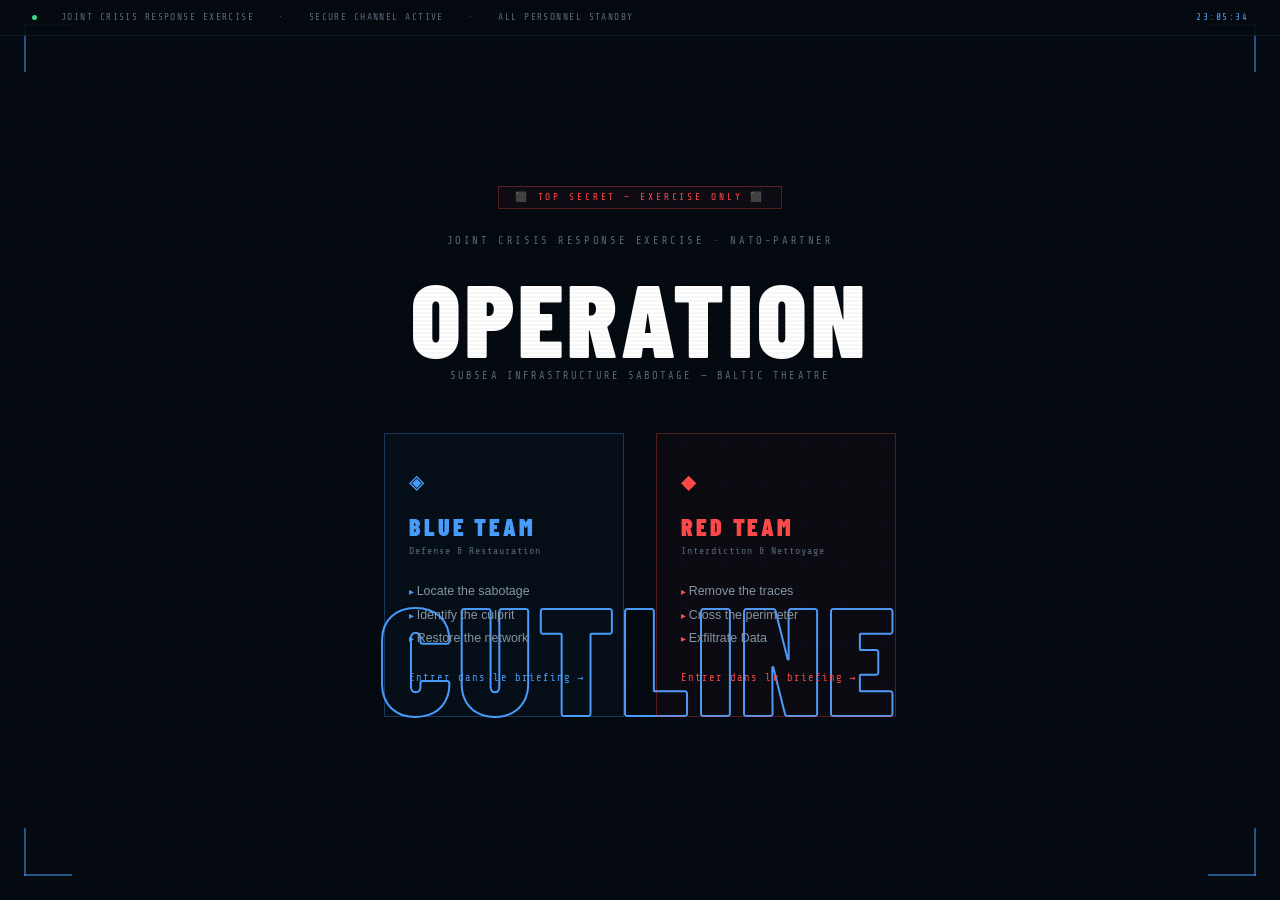
==== commit cd55ea41: "translate the home to english" ====
--- a/index.html
+++ b/index.html
@@ -201,11 +201,11 @@
         <div class="team-card blue">
           <span class="team-icon">◈</span>
           <div class="team-name">BLUE TEAM</div>
-          <div class="team-role">Défense & Restauration</div>
+          <div class="team-role">Defense & Restauration</div>
           <ul class="team-tasks">
-            <li>Localiser le sabotage</li>
-            <li>Identifier le navire</li>
-            <li>Restaurer les réseaux</li>
+            <li>Locate the sabotage</li>
+            <li>Identify the culprit</li>
+            <li>Restore the network</li>
           </ul>
           <div class="team-enter">Entrer dans le briefing <span>→</span></div>
         </div>
@@ -217,9 +217,9 @@
           <div class="team-name">RED TEAM</div>
           <div class="team-role">Interdiction & Nettoyage</div>
           <ul class="team-tasks">
-            <li>Effacer les traces</li>
-            <li>Traverser le périmètre</li>
-            <li>Exfiltrer les données</li>
+            <li>Remove the traces</li>
+            <li>Cross the perimeter</li>
+            <li>Exfiltrate Data</li>
           </ul>
           <div class="team-enter">Entrer dans le briefing <span>→</span></div>
         </div>
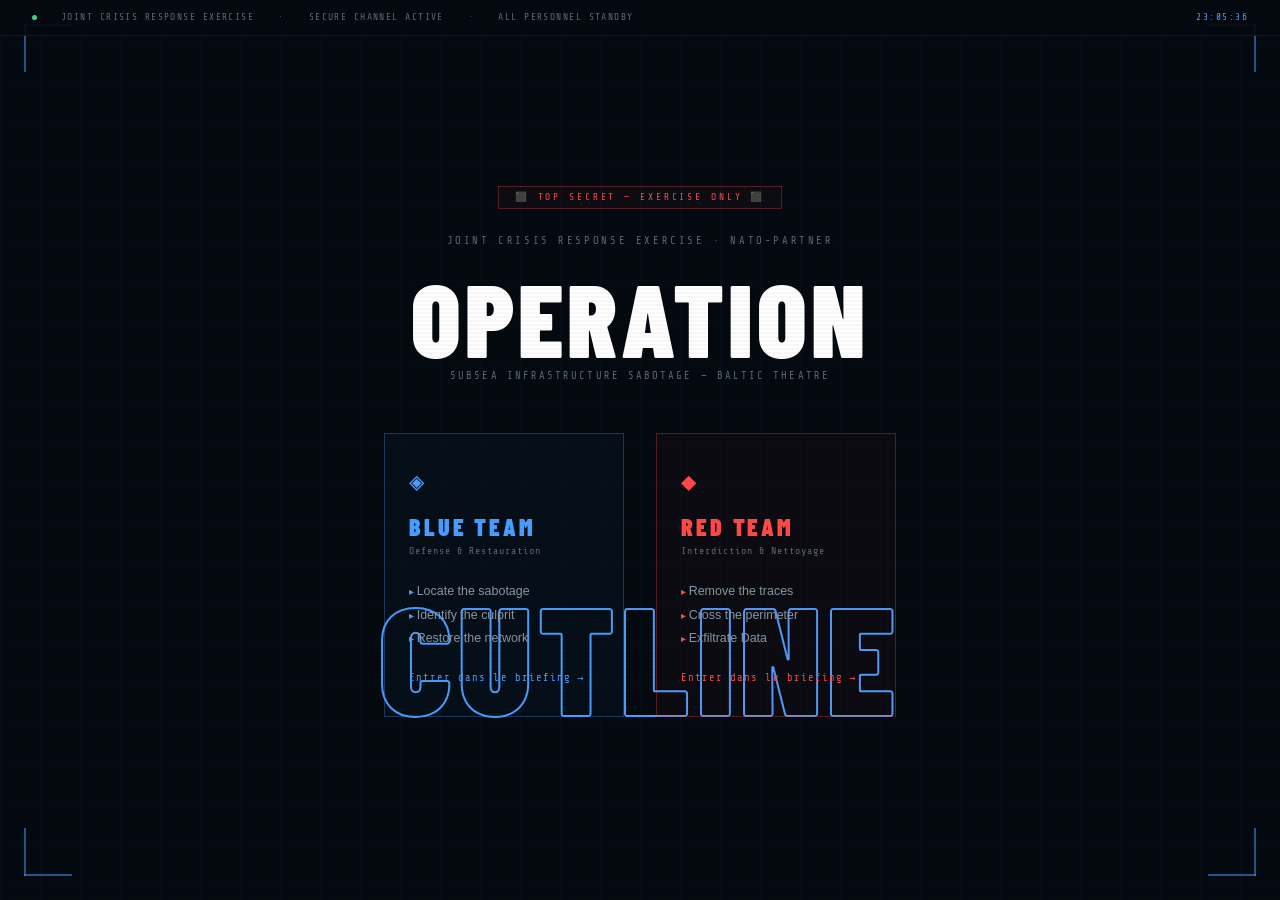
==== commit 92d41a68: "adding a menu" ====
--- a/index.html
+++ b/index.html
@@ -239,7 +239,7 @@
     function selectTeam(team) {
       localStorage.setItem('crisisTeam', team);
       localStorage.setItem('crisisPhase', '1');
-      window.location.href = 'pages/phase1.html';
+      window.location.href = 'pages/menu.html';
     }
   </script>
 </body>
